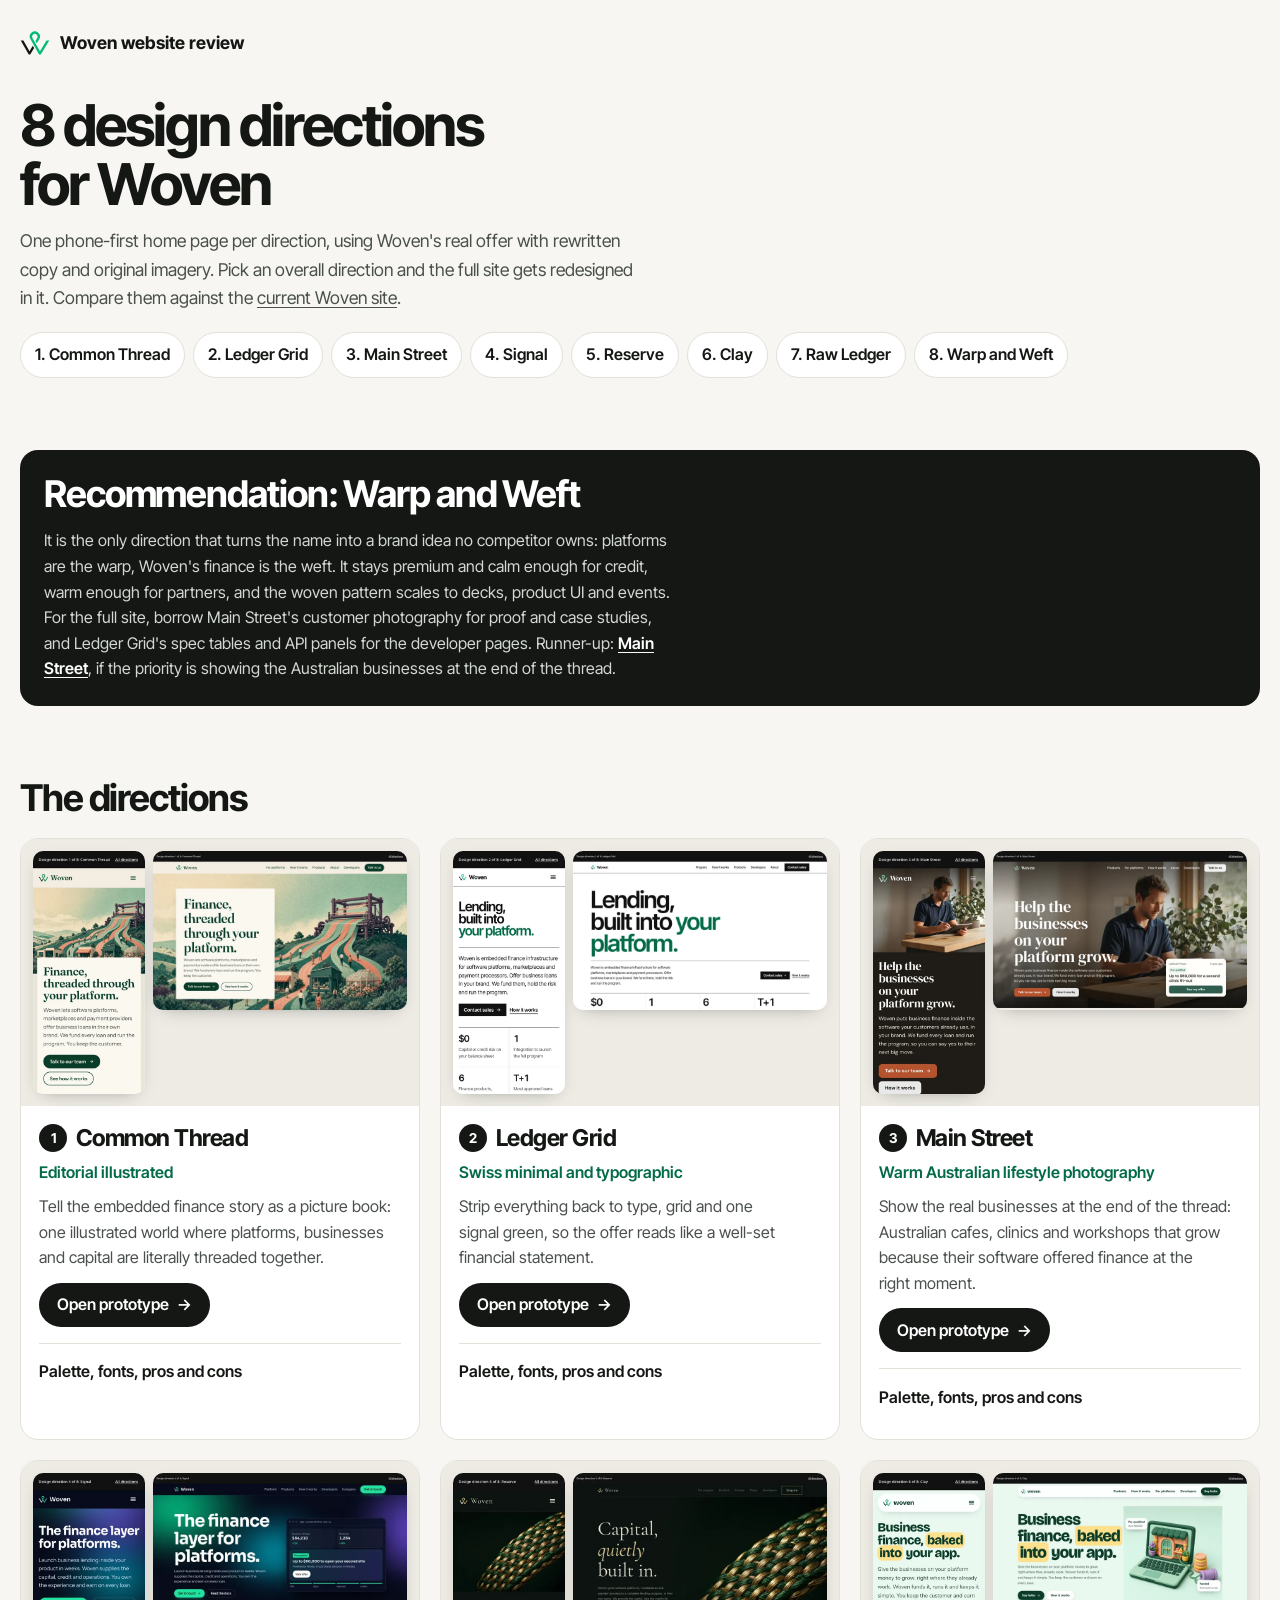
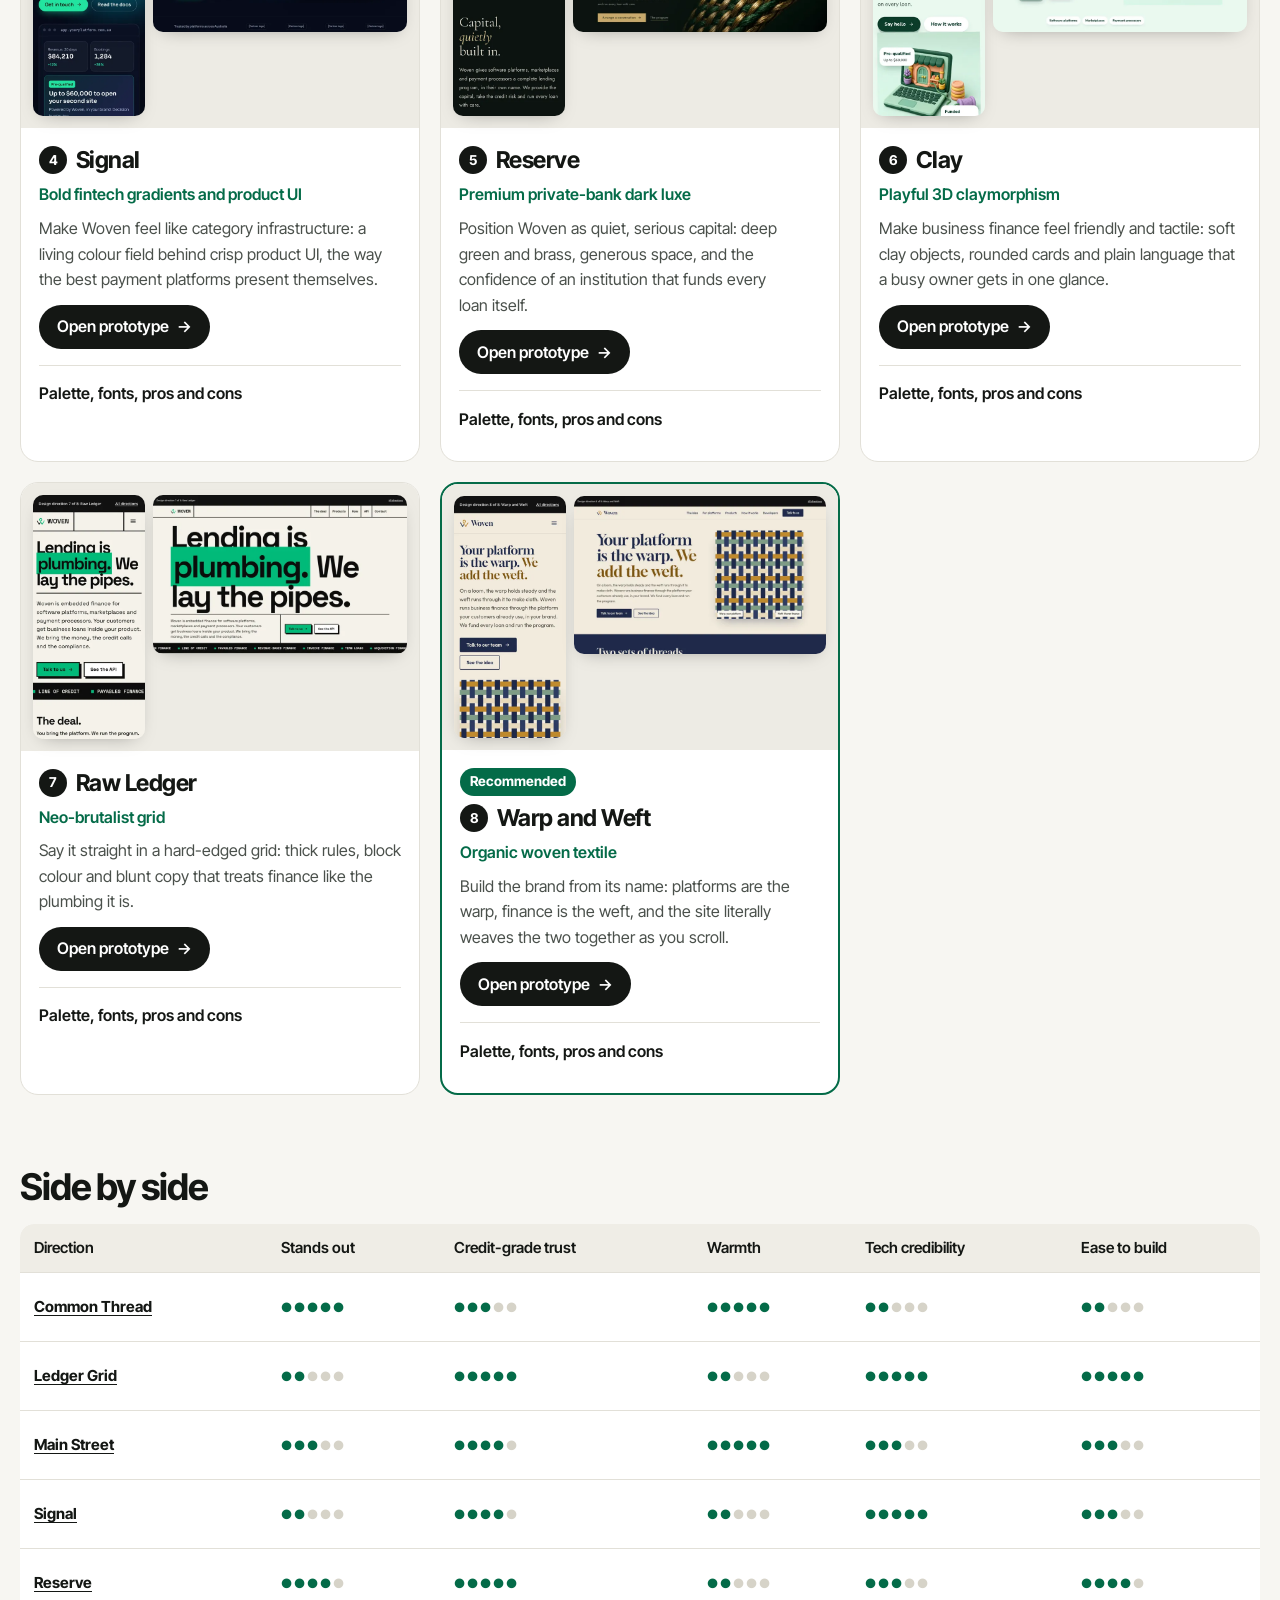
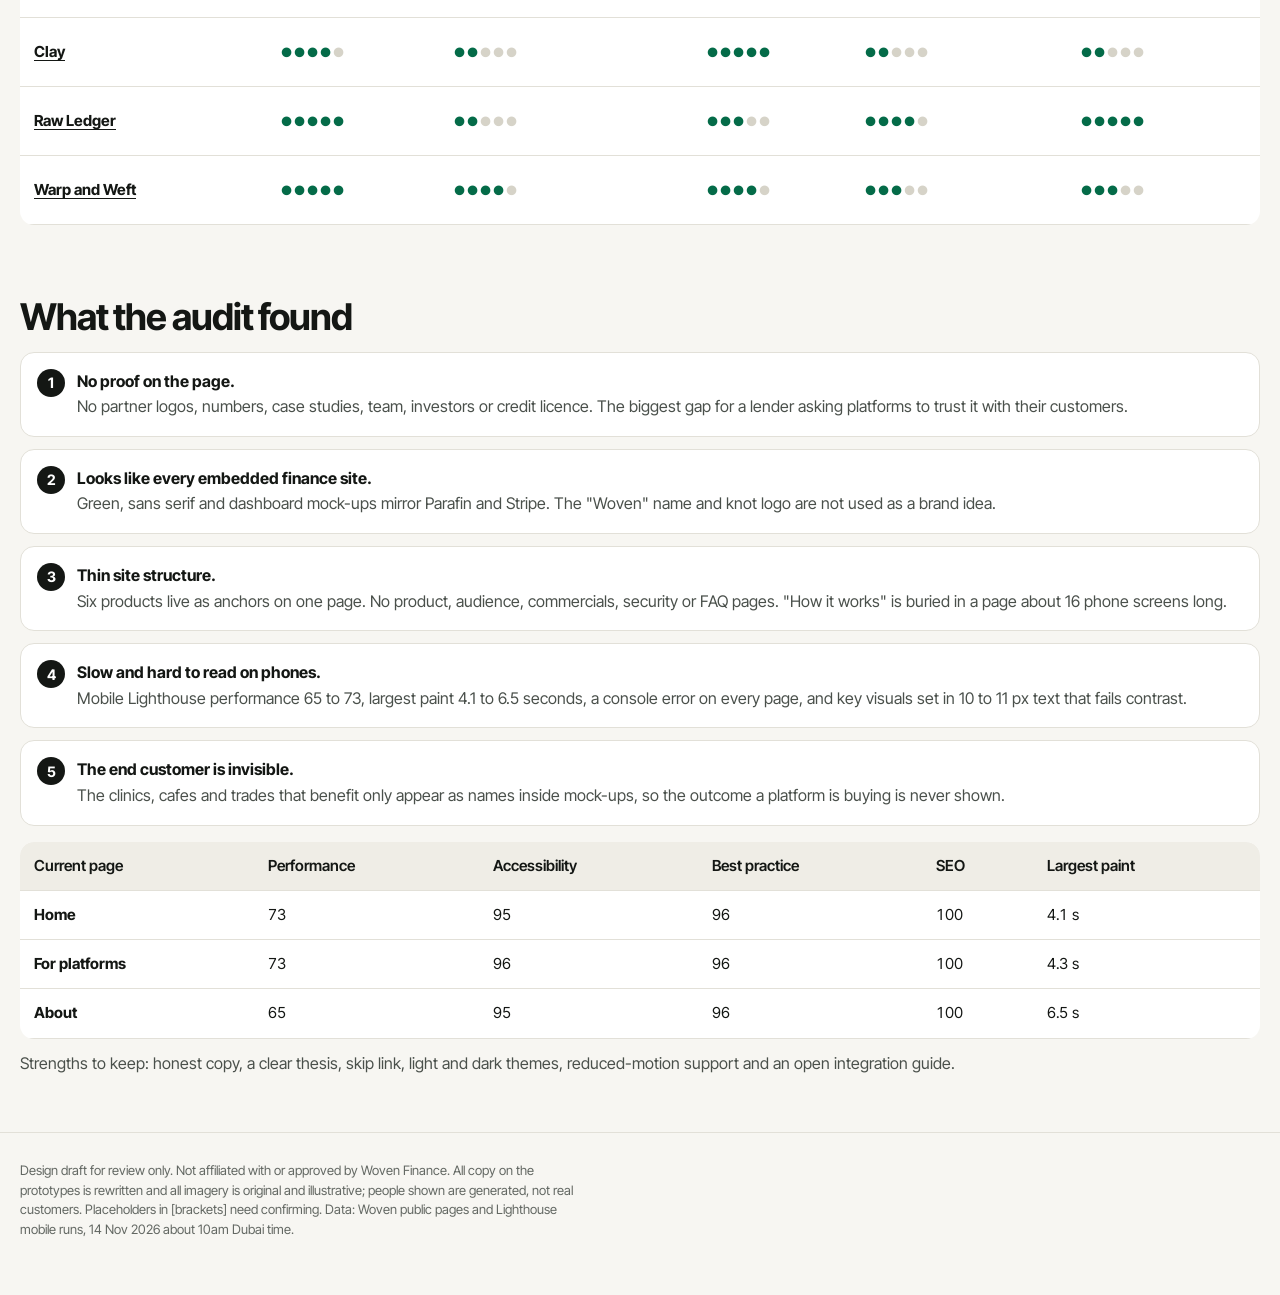
==== index.html @ 2a08e2f6 "Woven design directions: 8 home page prototypes, index and audit" ====
<!doctype html><html lang="en-AU"><head><meta charset="utf-8"><meta name="viewport" content="width=device-width, initial-scale=1, viewport-fit=cover">
<meta name="robots" content="noindex, nofollow, noarchive"><meta name="googlebot" content="noindex, nofollow">
<title>Woven website: 8 design directions (draft)</title>
<meta name="description" content="Draft comparison of 8 design directions for the Woven Finance website.">
<link rel="icon" href="assets/icon.svg" type="image/svg+xml">
<link rel="preconnect" href="https://fonts.googleapis.com"><link rel="preconnect" href="https://fonts.gstatic.com" crossorigin>
<link href="https://fonts.googleapis.com/css2?family=Inter+Tight:wght@400;500;600;700&display=swap" rel="stylesheet">
<link rel="stylesheet" href="assets/base.css">
<style>
:root{--ink:#141714;--body:#4A504B;--line:#E2E0D8;--bg:#F7F6F2;--card:#fff;--g:#046B48;--g2:#00BA78}
body{background:var(--bg);color:var(--ink);font:400 16px/1.6 "Inter Tight",system-ui,sans-serif}
:focus-visible{outline:3px solid var(--g);outline-offset:3px;border-radius:6px}
.w{width:min(1240px,100% - 32px);margin-inline:auto}
header{padding:28px 0 8px}
.brand{display:flex;align-items:center;gap:10px;font-weight:700;font-size:1.1rem}
.brand svg{width:30px;height:30px}
h1{font-size:clamp(2.1rem,6vw,3.6rem);line-height:1.02;letter-spacing:-.035em;margin:22px 0 14px;max-width:18ch}
.lede{font-size:1.1rem;color:var(--body);max-width:62ch}
.jump{display:flex;flex-wrap:wrap;gap:8px;margin:20px 0 0;list-style:none;padding:0}
.jump a{display:inline-flex;align-items:center;min-height:46px;padding:0 14px;border-radius:999px;background:var(--card);border:1px solid var(--line);text-decoration:none;font-weight:600}
.jump a:hover{border-color:var(--ink)}
section{padding:36px 0}
h2{font-size:clamp(1.6rem,4vw,2.3rem);letter-spacing:-.03em;line-height:1.1;margin-bottom:14px}
.recbox{background:var(--ink);color:#EDEFEA;border-radius:18px;padding:24px}
.recbox h2{color:#fff}
.recbox p{max-width:70ch;color:#D3D8D2}
.recbox a{color:#fff;font-weight:600}
.find{display:grid;gap:12px;counter-reset:f;list-style:none;padding:0}
.find li{counter-increment:f;background:var(--card);border:1px solid var(--line);border-radius:14px;padding:16px 16px 16px 56px;position:relative}
.find li::before{content:counter(f);position:absolute;left:16px;top:16px;width:28px;height:28px;border-radius:50%;background:var(--ink);color:#fff;display:grid;place-items:center;font-weight:700;font-size:.9rem}
.find b{display:block}
.find span{color:var(--body)}
.lh{overflow-x:auto;margin-top:16px}
table{border-collapse:collapse;width:100%;min-width:560px;background:var(--card);border-radius:14px;overflow:hidden;font-variant-numeric:tabular-nums}
th,td{padding:12px 14px;text-align:left;border-bottom:1px solid var(--line);font-size:.95rem}
tbody th a{display:inline-flex;align-items:center;min-height:44px}
thead th{background:#EFEDE6;font-weight:600}
.dots{letter-spacing:2px;color:var(--g);font-size:.8rem;white-space:nowrap}.dots .off{color:#D6D3C8}
.grid{display:grid;gap:20px;margin-top:20px}
@media (min-width:760px){.grid{grid-template-columns:1fr 1fr}}
@media (min-width:1180px){.grid{grid-template-columns:repeat(3,1fr)}}
.card{background:var(--card);border:1px solid var(--line);border-radius:18px;overflow:hidden;display:flex;flex-direction:column}
.card.is-rec{border:2px solid var(--g)}
.thumbs{display:grid;grid-template-columns:30% 1fr;gap:8px;padding:12px;background:#EDEBE4;align-items:start}
.thumbs img{width:100%;height:auto;border-radius:10px;box-shadow:0 6px 18px -10px #0006}
.thumbs .ph{aspect-ratio:360/780;object-fit:cover;object-position:top}
.thumbs .dt{aspect-ratio:16/10;object-fit:cover;object-position:top}
.body{padding:18px 18px 20px;display:flex;flex-direction:column;gap:8px;flex:1}
.rec{align-self:flex-start;background:var(--g);color:#fff;font-weight:700;font-size:.85rem;padding:3px 10px;border-radius:999px}
.card h3{font-size:1.45rem;letter-spacing:-.02em;line-height:1.1}
.num{display:inline-grid;place-items:center;width:28px;height:28px;border-radius:50%;background:var(--ink);color:#fff;font-size:.85rem;vertical-align:3px;margin-right:4px}
.cat{color:var(--g);font-weight:600}
.thesis{color:var(--body)}
.open{display:inline-flex;align-items:center;gap:8px;min-height:44px;align-self:flex-start;padding:0 18px;border-radius:999px;background:var(--ink);color:#fff;text-decoration:none;font-weight:600;margin-top:4px}
.open:hover{background:var(--g)}
details{border-top:1px solid var(--line);margin-top:8px;padding-top:6px}
summary{cursor:pointer;min-height:44px;display:flex;align-items:center;font-weight:600}
details dl{display:grid;gap:4px}
details dt{font-weight:600;margin-top:8px}
details dd{color:var(--body)}
details ul{padding-left:18px;margin:0}
.sw{list-style:none;padding:0!important;display:grid;gap:6px}
.sw li{display:flex;align-items:center;gap:8px}
.sw span{width:22px;height:22px;border-radius:6px;border:1px solid #0002;flex:none}
.sw code{font-size:.8rem;color:var(--body)}
.docs a{font-weight:600}
footer{padding:28px 0 56px;color:var(--body);font-size:.92rem;border-top:1px solid var(--line);margin-top:20px}
</style></head><body>
<a class="skip" href="#main">Skip to content</a>
<header class="w"><div class="brand"><svg viewBox="40 40 502.6 502.6" aria-hidden="true"><g transform="translate(52.5 98.1)"><path fill="#171512" d="M0 149.5L133.3 386.5H158.4L223.8 277.5L201.8 238.4L146.5 330.5L44.7 149.5Z"/><path fill="#00BA78" d="M268.4 197.9L309.6 129.5A85.5 85.5 0 1 0 161.7 127.4L307.4 386.5H335.4L477.6 149.5H432.1L322 332.9L195.7 108.3A46.5 46.5 0 1 1 276.1 109.4L246.5 158.8Z"/></g></svg>Woven website review</div></header>
<main id="main">
<section class="w" style="padding-top:8px">
 <h1>8 design directions for Woven</h1>
 <p class="lede">One phone-first home page per direction, using Woven's real offer with rewritten copy and original imagery. Pick an overall direction and the full site gets redesigned in it. Compare them against the <a href="https://www.wovenfinance.com.au/" rel="noopener">current Woven site</a>.</p>
 <ul class="jump" role="list"><li><a href="common-thread/">1. Common Thread</a></li><li><a href="ledger-grid/">2. Ledger Grid</a></li><li><a href="main-street/">3. Main Street</a></li><li><a href="signal/">4. Signal</a></li><li><a href="reserve/">5. Reserve</a></li><li><a href="clay/">6. Clay</a></li><li><a href="raw-ledger/">7. Raw Ledger</a></li><li><a href="warp-weft/">8. Warp and Weft</a></li></ul>
</section>
<section class="w" aria-labelledby="rec-h"><div class="recbox">
 <h2 id="rec-h">Recommendation: Warp and Weft</h2>
 <p>It is the only direction that turns the name into a brand idea no competitor owns: platforms are the warp, Woven's finance is the weft. It stays premium and calm enough for credit, warm enough for partners, and the woven pattern scales to decks, product UI and events. For the full site, borrow Main Street's customer photography for proof and case studies, and Ledger Grid's spec tables and API panels for the developer pages. Runner-up: <a href="main-street/">Main Street</a>, if the priority is showing the Australian businesses at the end of the thread.</p>
</div></section>
<section class="w" id="directions" aria-labelledby="dir-h">
 <h2 id="dir-h">The directions</h2>
 <div class="grid"><article class="card" id="common-thread">
 <a class="thumbs" href="common-thread/" aria-label="Open Common Thread prototype">
  <img class="ph" src="assets/thumbs/common-thread-phone.webp" width="360" height="780" loading="lazy" alt="">
  <img class="dt" src="assets/thumbs/common-thread-desktop.webp" width="720" height="450" loading="lazy" alt="">
 </a>
 <div class="body">
  <h3><span class="num">1</span> Common Thread</h3>
  <p class="cat">Editorial illustrated</p>
  <p class="thesis">Tell the embedded finance story as a picture book: one illustrated world where platforms, businesses and capital are literally threaded together.</p>
  <a class="open" href="common-thread/">Open prototype <span aria-hidden="true">→</span></a>
  <details><summary>Palette, fonts, pros and cons</summary>
   <dl>
    <dt>Suits</dt><dd>A brand that wants warmth and memorability over spec-sheet credibility; strong for founders, partnerships and investor decks.</dd>
    <dt>Palette</dt><dd><ul class="sw" role="list"><li><span style="background:#F3EDE0"></span>Cream <code>#F3EDE0</code></li><li><span style="background:#0A3D2A"></span>Forest <code>#0A3D2A</code></li><li><span style="background:#B3E6CC"></span>Mint <code>#B3E6CC</code></li><li><span style="background:#E0663A"></span>Coral <code>#E0663A</code></li><li><span style="background:#4A2E3F"></span>Plum <code>#4A2E3F</code></li></ul></dd>
    <dt>Fonts (free)</dt><dd>Fraunces (display), Instrument Sans (text)</dd>
    <dt>Imagery</dt><dd>Grainy risograph-style scenes with small mixed figures, colour panels laid over the art.</dd>
    <dt>Motion</dt><dd>Slow parallax drift on the hero art, panels rise in once.</dd>
    <dt>Pros</dt><dd><ul><li>Instantly distinctive in a sea of dashboard screenshots</li><li>Explains an abstract product through metaphor</li><li>Same art can run across decks, socials and events</li></ul></dd>
    <dt>Cons</dt><dd><ul><li>Needs an ongoing illustration budget</li><li>Can feel soft to engineering buyers</li><li>Product UI is shown less</li></ul></dd>
   </dl>
  </details>
 </div>
</article><article class="card" id="ledger-grid">
 <a class="thumbs" href="ledger-grid/" aria-label="Open Ledger Grid prototype">
  <img class="ph" src="assets/thumbs/ledger-grid-phone.webp" width="360" height="780" loading="lazy" alt="">
  <img class="dt" src="assets/thumbs/ledger-grid-desktop.webp" width="720" height="450" loading="lazy" alt="">
 </a>
 <div class="body">
  <h3><span class="num">2</span> Ledger Grid</h3>
  <p class="cat">Swiss minimal and typographic</p>
  <p class="thesis">Strip everything back to type, grid and one signal green, so the offer reads like a well-set financial statement.</p>
  <a class="open" href="ledger-grid/">Open prototype <span aria-hidden="true">→</span></a>
  <details><summary>Palette, fonts, pros and cons</summary>
   <dl>
    <dt>Suits</dt><dd>Technical and finance buyers who distrust fluff: CTOs, CFOs, heads of product at vertical SaaS.</dd>
    <dt>Palette</dt><dd><ul class="sw" role="list"><li><span style="background:#FFFFFF"></span>Paper <code>#FFFFFF</code></li><li><span style="background:#111111"></span>Ink <code>#111111</code></li><li><span style="background:#D9D9D4"></span>Rule <code>#D9D9D4</code></li><li><span style="background:#00BA78"></span>Signal <code>#00BA78</code></li><li><span style="background:#046B48"></span>Deep green <code>#046B48</code></li></ul></dd>
    <dt>Fonts (free)</dt><dd>Inter Tight (display and text), IBM Plex Mono (API and figures)</dd>
    <dt>Imagery</dt><dd>None. Type, hairline rules, a real API call and a flow drawn in CSS.</dd>
    <dt>Motion</dt><dd>Rules draw in along the grid; numbers tick once on first view.</dd>
    <dt>Pros</dt><dd><ul><li>Fastest page of the set, almost no image weight</li><li>Looks serious and credit-grade</li><li>Easy to extend to docs and product pages</li></ul></dd>
    <dt>Cons</dt><dd><ul><li>Less emotional pull for business-owner stories</li><li>Relies on excellent copy</li><li>Swiss minimal is common in infrastructure</li></ul></dd>
   </dl>
  </details>
 </div>
</article><article class="card" id="main-street">
 <a class="thumbs" href="main-street/" aria-label="Open Main Street prototype">
  <img class="ph" src="assets/thumbs/main-street-phone.webp" width="360" height="780" loading="lazy" alt="">
  <img class="dt" src="assets/thumbs/main-street-desktop.webp" width="720" height="450" loading="lazy" alt="">
 </a>
 <div class="body">
  <h3><span class="num">3</span> Main Street</h3>
  <p class="cat">Warm Australian lifestyle photography</p>
  <p class="thesis">Show the real businesses at the end of the thread: Australian cafes, clinics and workshops that grow because their software offered finance at the right moment.</p>
  <a class="open" href="main-street/">Open prototype <span aria-hidden="true">→</span></a>
  <details><summary>Palette, fonts, pros and cons</summary>
   <dl>
    <dt>Suits</dt><dd>Platforms selling to trades, hospitality, health and retail; strong for partner co-marketing.</dd>
    <dt>Palette</dt><dd><ul class="sw" role="list"><li><span style="background:#F4EFE6"></span>Sand <code>#F4EFE6</code></li><li><span style="background:#2F5D50"></span>Eucalypt <code>#2F5D50</code></li><li><span style="background:#B5532E"></span>Terracotta <code>#B5532E</code></li><li><span style="background:#1F1B16"></span>Ink <code>#1F1B16</code></li><li><span style="background:#E9B949"></span>Wattle <code>#E9B949</code></li></ul></dd>
    <dt>Fonts (free)</dt><dd>DM Serif Display (display), DM Sans (text)</dd>
    <dt>Imagery</dt><dd>Candid, film-toned photography of owners and platform teams, with real product UI overlaid.</dd>
    <dt>Motion</dt><dd>Offer cards slide onto the photos; gentle crossfade between customer stories.</dd>
    <dt>Pros</dt><dd><ul><li>Most human and local of the set</li><li>Makes the end customer benefit obvious</li><li>Photography is easy to brief and replace</li></ul></dd>
    <dt>Cons</dt><dd><ul><li>Needs a real shoot to avoid stock feel</li><li>Platforms may want to see more of the tech</li><li>Heavier pages if images are not managed</li></ul></dd>
   </dl>
  </details>
 </div>
</article><article class="card" id="signal">
 <a class="thumbs" href="signal/" aria-label="Open Signal prototype">
  <img class="ph" src="assets/thumbs/signal-phone.webp" width="360" height="780" loading="lazy" alt="">
  <img class="dt" src="assets/thumbs/signal-desktop.webp" width="720" height="450" loading="lazy" alt="">
 </a>
 <div class="body">
  <h3><span class="num">4</span> Signal</h3>
  <p class="cat">Bold fintech gradients and product UI</p>
  <p class="thesis">Make Woven feel like category infrastructure: a living colour field behind crisp product UI, the way the best payment platforms present themselves.</p>
  <a class="open" href="signal/">Open prototype <span aria-hidden="true">→</span></a>
  <details><summary>Palette, fonts, pros and cons</summary>
   <dl>
    <dt>Suits</dt><dd>Fundraising moments, developer audiences, and competing head to head with global embedded finance players.</dd>
    <dt>Palette</dt><dd><ul class="sw" role="list"><li><span style="background:#070B1A"></span>Night <code>#070B1A</code></li><li><span style="background:#22E3A0"></span>Aurora green <code>#22E3A0</code></li><li><span style="background:#0FB5C9"></span>Teal <code>#0FB5C9</code></li><li><span style="background:#7B5CFF"></span>Violet <code>#7B5CFF</code></li><li><span style="background:#E8EEF9"></span>Mist <code>#E8EEF9</code></li></ul></dd>
    <dt>Fonts (free)</dt><dd>Sora (display), Manrope (text), JetBrains Mono (code)</dd>
    <dt>Imagery</dt><dd>No photos. An animated mesh gradient plus product UI built in code.</dd>
    <dt>Motion</dt><dd>Slow-moving aurora gradient; the offer widget assembles in four steps.</dd>
    <dt>Pros</dt><dd><ul><li>Signals scale and technical ambition</li><li>Product UI is the hero, so buyers see it working</li><li>Works well in dark rooms and on stage</li></ul></dd>
    <dt>Cons</dt><dd><ul><li>Gradient and dark UI is a well-worn fintech look</li><li>Harder to keep accessible on colour</li><li>Less Australian and less personal</li></ul></dd>
   </dl>
  </details>
 </div>
</article><article class="card" id="reserve">
 <a class="thumbs" href="reserve/" aria-label="Open Reserve prototype">
  <img class="ph" src="assets/thumbs/reserve-phone.webp" width="360" height="780" loading="lazy" alt="">
  <img class="dt" src="assets/thumbs/reserve-desktop.webp" width="720" height="450" loading="lazy" alt="">
 </a>
 <div class="body">
  <h3><span class="num">5</span> Reserve</h3>
  <p class="cat">Premium private-bank dark luxe</p>
  <p class="thesis">Position Woven as quiet, serious capital: deep green and brass, generous space, and the confidence of an institution that funds every loan itself.</p>
  <a class="open" href="reserve/">Open prototype <span aria-hidden="true">→</span></a>
  <details><summary>Palette, fonts, pros and cons</summary>
   <dl>
    <dt>Suits</dt><dd>Enterprise platforms, banks and investors; any moment where trust and balance sheet strength matter most.</dd>
    <dt>Palette</dt><dd><ul class="sw" role="list"><li><span style="background:#0B1310"></span>Bottle <code>#0B1310</code></li><li><span style="background:#123A2B"></span>Green <code>#123A2B</code></li><li><span style="background:#C8A96A"></span>Brass <code>#C8A96A</code></li><li><span style="background:#EFE8DA"></span>Ivory <code>#EFE8DA</code></li><li><span style="background:#9AA59F"></span>Ash <code>#9AA59F</code></li></ul></dd>
    <dt>Fonts (free)</dt><dd>Cormorant Garamond (display), Jost (text)</dd>
    <dt>Imagery</dt><dd>Dark still life: woven silk and brass loom parts, lit like jewellery.</dd>
    <dt>Motion</dt><dd>Very little. A slow light sweep across the hero weave, fades only.</dd>
    <dt>Pros</dt><dd><ul><li>Feels credit-grade and premium</li><li>Stands apart from bright fintech sites</li><li>Photography is simple to art direct</li></ul></dd>
    <dt>Cons</dt><dd><ul><li>May feel distant to small platforms</li><li>Dark pages need care for readability</li><li>Less room for playful product demos</li></ul></dd>
   </dl>
  </details>
 </div>
</article><article class="card" id="clay">
 <a class="thumbs" href="clay/" aria-label="Open Clay prototype">
  <img class="ph" src="assets/thumbs/clay-phone.webp" width="360" height="780" loading="lazy" alt="">
  <img class="dt" src="assets/thumbs/clay-desktop.webp" width="720" height="450" loading="lazy" alt="">
 </a>
 <div class="body">
  <h3><span class="num">6</span> Clay</h3>
  <p class="cat">Playful 3D claymorphism</p>
  <p class="thesis">Make business finance feel friendly and tactile: soft clay objects, rounded cards and plain language that a busy owner gets in one glance.</p>
  <a class="open" href="clay/">Open prototype <span aria-hidden="true">→</span></a>
  <details><summary>Palette, fonts, pros and cons</summary>
   <dl>
    <dt>Suits</dt><dd>Platforms whose customers are micro and small businesses; consumer-grade brands; social campaigns.</dd>
    <dt>Palette</dt><dd><ul class="sw" role="list"><li><span style="background:#EAF8F0"></span>Mint wash <code>#EAF8F0</code></li><li><span style="background:#0C3B2A"></span>Deep green <code>#0C3B2A</code></li><li><span style="background:#FFC9A8"></span>Peach <code>#FFC9A8</code></li><li><span style="background:#FFE08A"></span>Butter <code>#FFE08A</code></li><li><span style="background:#D9C8FF"></span>Lilac <code>#D9C8FF</code></li></ul></dd>
    <dt>Fonts (free)</dt><dd>Bricolage Grotesque (display), Nunito Sans (text)</dd>
    <dt>Imagery</dt><dd>Soft 3D clay renders of laptops, shops, coins, taps and paper planes.</dd>
    <dt>Motion</dt><dd>Springy hover on cards, objects bob gently, product tabs slide.</dd>
    <dt>Pros</dt><dd><ul><li>Approachable and memorable</li><li>Turns abstract products into objects</li><li>Great for social and onboarding</li></ul></dd>
    <dt>Cons</dt><dd><ul><li>Risk of looking juvenile for credit</li><li>3D assets need a consistent pipeline</li><li>Weaker signal for enterprise buyers</li></ul></dd>
   </dl>
  </details>
 </div>
</article><article class="card" id="raw-ledger">
 <a class="thumbs" href="raw-ledger/" aria-label="Open Raw Ledger prototype">
  <img class="ph" src="assets/thumbs/raw-ledger-phone.webp" width="360" height="780" loading="lazy" alt="">
  <img class="dt" src="assets/thumbs/raw-ledger-desktop.webp" width="720" height="450" loading="lazy" alt="">
 </a>
 <div class="body">
  <h3><span class="num">7</span> Raw Ledger</h3>
  <p class="cat">Neo-brutalist grid</p>
  <p class="thesis">Say it straight in a hard-edged grid: thick rules, block colour and blunt copy that treats finance like the plumbing it is.</p>
  <a class="open" href="raw-ledger/">Open prototype <span aria-hidden="true">→</span></a>
  <details><summary>Palette, fonts, pros and cons</summary>
   <dl>
    <dt>Suits</dt><dd>Developer-first audiences and challenger positioning; brands that want to be noticed and remembered.</dd>
    <dt>Palette</dt><dd><ul class="sw" role="list"><li><span style="background:#F5F3EA"></span>Bone <code>#F5F3EA</code></li><li><span style="background:#0D0D0D"></span>Black <code>#0D0D0D</code></li><li><span style="background:#00BA78"></span>Acid green <code>#00BA78</code></li><li><span style="background:#FFD23F"></span>Signal yellow <code>#FFD23F</code></li><li><span style="background:#FFFFFF"></span>White <code>#FFFFFF</code></li></ul></dd>
    <dt>Fonts (free)</dt><dd>Space Grotesk (display and text), Space Mono (figures and code)</dd>
    <dt>Imagery</dt><dd>None. Blocks, borders, a ticker and an honest API call.</dd>
    <dt>Motion</dt><dd>A product ticker, hard snap hovers, no easing on purpose.</dd>
    <dt>Pros</dt><dd><ul><li>Unmistakable and confident</li><li>Very light and fast</li><li>Developers tend to love it</li></ul></dd>
    <dt>Cons</dt><dd><ul><li>Divisive with conservative finance buyers</li><li>Easy to tip into gimmick</li><li>Needs disciplined copy to stay credible</li></ul></dd>
   </dl>
  </details>
 </div>
</article><article class="card is-rec" id="warp-weft">
 <a class="thumbs" href="warp-weft/" aria-label="Open Warp and Weft prototype">
  <img class="ph" src="assets/thumbs/warp-weft-phone.webp" width="360" height="780" loading="lazy" alt="">
  <img class="dt" src="assets/thumbs/warp-weft-desktop.webp" width="720" height="450" loading="lazy" alt="">
 </a>
 <div class="body">
  <p class="rec">Recommended</p><h3><span class="num">8</span> Warp and Weft</h3>
  <p class="cat">Organic woven textile</p>
  <p class="thesis">Build the brand from its name: platforms are the warp, finance is the weft, and the site literally weaves the two together as you scroll.</p>
  <a class="open" href="warp-weft/">Open prototype <span aria-hidden="true">→</span></a>
  <details><summary>Palette, fonts, pros and cons</summary>
   <dl>
    <dt>Suits</dt><dd>A long-term brand platform with a strong idea; partners who value craft and a story they can retell.</dd>
    <dt>Palette</dt><dd><ul class="sw" role="list"><li><span style="background:#F2EBDD"></span>Wool <code>#F2EBDD</code></li><li><span style="background:#1F2A4A"></span>Indigo <code>#1F2A4A</code></li><li><span style="background:#C08A2E"></span>Ochre <code>#C08A2E</code></li><li><span style="background:#7E9C86"></span>Eucalyptus <code>#7E9C86</code></li><li><span style="background:#14201B"></span>Deep <code>#14201B</code></li></ul></dd>
    <dt>Fonts (free)</dt><dd>Gloock (display), Outfit (text)</dd>
    <dt>Imagery</dt><dd>Macro textile photography plus code-drawn weave patterns that animate.</dd>
    <dt>Motion</dt><dd>Threads draw across the hero and interlace section by section.</dd>
    <dt>Pros</dt><dd><ul><li>The only direction that owns the name</li><li>Ownable pattern system for every touchpoint</li><li>Warm and premium at once</li></ul></dd>
    <dt>Cons</dt><dd><ul><li>Concept needs explaining internally</li><li>Pattern work takes design time</li><li>Must keep product clarity above the metaphor</li></ul></dd>
   </dl>
  </details>
 </div>
</article></div>
</section>
<section class="w" aria-labelledby="cmp-h">
 <h2 id="cmp-h">Side by side</h2>
 <div class="lh" role="region" tabindex="0" aria-label="Direction comparison table"><table><thead><tr><th scope="col">Direction</th><th scope="col">Stands out</th><th scope="col">Credit-grade trust</th><th scope="col">Warmth</th><th scope="col">Tech credibility</th><th scope="col">Ease to build</th></tr></thead><tbody><tr><th scope="row"><a href="#common-thread">Common Thread</a></th><td><span class="dots" aria-label="5 out of 5">●●●●●<span class="off"></span></span></td><td><span class="dots" aria-label="3 out of 5">●●●<span class="off">●●</span></span></td><td><span class="dots" aria-label="5 out of 5">●●●●●<span class="off"></span></span></td><td><span class="dots" aria-label="2 out of 5">●●<span class="off">●●●</span></span></td><td><span class="dots" aria-label="2 out of 5">●●<span class="off">●●●</span></span></td></tr><tr><th scope="row"><a href="#ledger-grid">Ledger Grid</a></th><td><span class="dots" aria-label="2 out of 5">●●<span class="off">●●●</span></span></td><td><span class="dots" aria-label="5 out of 5">●●●●●<span class="off"></span></span></td><td><span class="dots" aria-label="2 out of 5">●●<span class="off">●●●</span></span></td><td><span class="dots" aria-label="5 out of 5">●●●●●<span class="off"></span></span></td><td><span class="dots" aria-label="5 out of 5">●●●●●<span class="off"></span></span></td></tr><tr><th scope="row"><a href="#main-street">Main Street</a></th><td><span class="dots" aria-label="3 out of 5">●●●<span class="off">●●</span></span></td><td><span class="dots" aria-label="4 out of 5">●●●●<span class="off">●</span></span></td><td><span class="dots" aria-label="5 out of 5">●●●●●<span class="off"></span></span></td><td><span class="dots" aria-label="3 out of 5">●●●<span class="off">●●</span></span></td><td><span class="dots" aria-label="3 out of 5">●●●<span class="off">●●</span></span></td></tr><tr><th scope="row"><a href="#signal">Signal</a></th><td><span class="dots" aria-label="2 out of 5">●●<span class="off">●●●</span></span></td><td><span class="dots" aria-label="4 out of 5">●●●●<span class="off">●</span></span></td><td><span class="dots" aria-label="2 out of 5">●●<span class="off">●●●</span></span></td><td><span class="dots" aria-label="5 out of 5">●●●●●<span class="off"></span></span></td><td><span class="dots" aria-label="3 out of 5">●●●<span class="off">●●</span></span></td></tr><tr><th scope="row"><a href="#reserve">Reserve</a></th><td><span class="dots" aria-label="4 out of 5">●●●●<span class="off">●</span></span></td><td><span class="dots" aria-label="5 out of 5">●●●●●<span class="off"></span></span></td><td><span class="dots" aria-label="2 out of 5">●●<span class="off">●●●</span></span></td><td><span class="dots" aria-label="3 out of 5">●●●<span class="off">●●</span></span></td><td><span class="dots" aria-label="4 out of 5">●●●●<span class="off">●</span></span></td></tr><tr><th scope="row"><a href="#clay">Clay</a></th><td><span class="dots" aria-label="4 out of 5">●●●●<span class="off">●</span></span></td><td><span class="dots" aria-label="2 out of 5">●●<span class="off">●●●</span></span></td><td><span class="dots" aria-label="5 out of 5">●●●●●<span class="off"></span></span></td><td><span class="dots" aria-label="2 out of 5">●●<span class="off">●●●</span></span></td><td><span class="dots" aria-label="2 out of 5">●●<span class="off">●●●</span></span></td></tr><tr><th scope="row"><a href="#raw-ledger">Raw Ledger</a></th><td><span class="dots" aria-label="5 out of 5">●●●●●<span class="off"></span></span></td><td><span class="dots" aria-label="2 out of 5">●●<span class="off">●●●</span></span></td><td><span class="dots" aria-label="3 out of 5">●●●<span class="off">●●</span></span></td><td><span class="dots" aria-label="4 out of 5">●●●●<span class="off">●</span></span></td><td><span class="dots" aria-label="5 out of 5">●●●●●<span class="off"></span></span></td></tr><tr><th scope="row"><a href="#warp-weft">Warp and Weft</a></th><td><span class="dots" aria-label="5 out of 5">●●●●●<span class="off"></span></span></td><td><span class="dots" aria-label="4 out of 5">●●●●<span class="off">●</span></span></td><td><span class="dots" aria-label="4 out of 5">●●●●<span class="off">●</span></span></td><td><span class="dots" aria-label="3 out of 5">●●●<span class="off">●●</span></span></td><td><span class="dots" aria-label="3 out of 5">●●●<span class="off">●●</span></span></td></tr></tbody></table></div>
</section>
<section class="w" aria-labelledby="aud-h">
 <h2 id="aud-h">What the audit found</h2>
 <ol class="find" role="list">
  <li><b>No proof on the page.</b><span>No partner logos, numbers, case studies, team, investors or credit licence. The biggest gap for a lender asking platforms to trust it with their customers.</span></li>
  <li><b>Looks like every embedded finance site.</b><span>Green, sans serif and dashboard mock-ups mirror Parafin and Stripe. The "Woven" name and knot logo are not used as a brand idea.</span></li>
  <li><b>Thin site structure.</b><span>Six products live as anchors on one page. No product, audience, commercials, security or FAQ pages. "How it works" is buried in a page about 16 phone screens long.</span></li>
  <li><b>Slow and hard to read on phones.</b><span>Mobile Lighthouse performance 65 to 73, largest paint 4.1 to 6.5 seconds, a console error on every page, and key visuals set in 10 to 11 px text that fails contrast.</span></li>
  <li><b>The end customer is invisible.</b><span>The clinics, cafes and trades that benefit only appear as names inside mock-ups, so the outcome a platform is buying is never shown.</span></li>
 </ol>
 <div class="lh" role="region" tabindex="0" aria-label="Lighthouse scores table"><table><caption class="sr-only">Lighthouse mobile scores for the current Woven site</caption><thead><tr><th scope="col">Current page</th><th scope="col">Performance</th><th scope="col">Accessibility</th><th scope="col">Best practice</th><th scope="col">SEO</th><th scope="col">Largest paint</th></tr></thead><tbody>
 <tr><th scope="row">Home</th><td>73</td><td>95</td><td>96</td><td>100</td><td>4.1 s</td></tr>
 <tr><th scope="row">For platforms</th><td>73</td><td>96</td><td>96</td><td>100</td><td>4.3 s</td></tr>
 <tr><th scope="row">About</th><td>65</td><td>95</td><td>96</td><td>100</td><td>6.5 s</td></tr>
 </tbody></table></div>
 <p style="margin-top:12px;color:var(--body)">Strengths to keep: honest copy, a clear thesis, skip link, light and dark themes, reduced-motion support and an open integration guide.</p>
</section>
</main>
<footer><div class="w"><p class="draftnote">Design draft for review only. Not affiliated with or approved by Woven Finance. All copy on the prototypes is rewritten and all imagery is original and illustrative; people shown are generated, not real customers. Placeholders in [brackets] need confirming. Data: Woven public pages and Lighthouse mobile runs, 14 Nov 2026 about 10am Dubai time.</p></div></footer>
</body></html>
---- assets/base.css ----
/* Shared reset and draft chrome for all Woven direction prototypes */
*,*::before,*::after{box-sizing:border-box}
html{-webkit-text-size-adjust:100%;text-size-adjust:100%;scroll-behavior:smooth}
body{margin:0;min-height:100vh;text-rendering:optimizeLegibility;-webkit-font-smoothing:antialiased}
img,svg,video{display:block;max-width:100%;height:auto}
button,input,select,textarea{font:inherit;color:inherit}
a{color:inherit;text-underline-offset:.18em}
h1,h2,h3,h4,p,ul,ol,figure,blockquote,dl,dd{margin:0}
ul[role=list],ol[role=list]{list-style:none;padding:0}
h1,h2,h3{text-wrap:balance}
p{text-wrap:pretty}
.sr-only{position:absolute!important;width:1px;height:1px;padding:0;margin:-1px;overflow:hidden;clip:rect(0,0,0,0);white-space:nowrap;border:0}
.skip{position:absolute;left:12px;top:-60px;z-index:100;padding:12px 16px;border-radius:8px;background:#111;color:#fff;text-decoration:none}
.skip:focus{top:12px}
.draftbar{display:flex;flex-wrap:wrap;gap:4px 14px;align-items:center;justify-content:space-between;padding:8px 20px;font:500 13px/1.4 system-ui,-apple-system,"Segoe UI",sans-serif;background:#111;color:#f2f2f2}
.draftbar a{color:#fff;display:inline-flex;align-items:center;min-height:44px;padding:0 4px}
.draftnote{font-size:13px;line-height:1.5;opacity:.85;max-width:70ch}
.menu-btn{display:inline-flex;align-items:center;justify-content:center;min-width:44px;min-height:44px;border:0;background:transparent;cursor:pointer;padding:0}
.menu-btn svg{width:24px;height:24px}
[data-nav][hidden]{display:none!important}
.reveal{transition:opacity .7s cubic-bezier(.16,1,.3,1),transform .7s cubic-bezier(.16,1,.3,1)}
.js .reveal:not(.in){opacity:0;transform:translateY(18px)}
@media (prefers-reduced-motion:reduce){*,*::before,*::after{animation-duration:.01ms!important;animation-iteration-count:1!important;transition-duration:.01ms!important;scroll-behavior:auto!important}.js .reveal:not(.in){opacity:1;transform:none}}
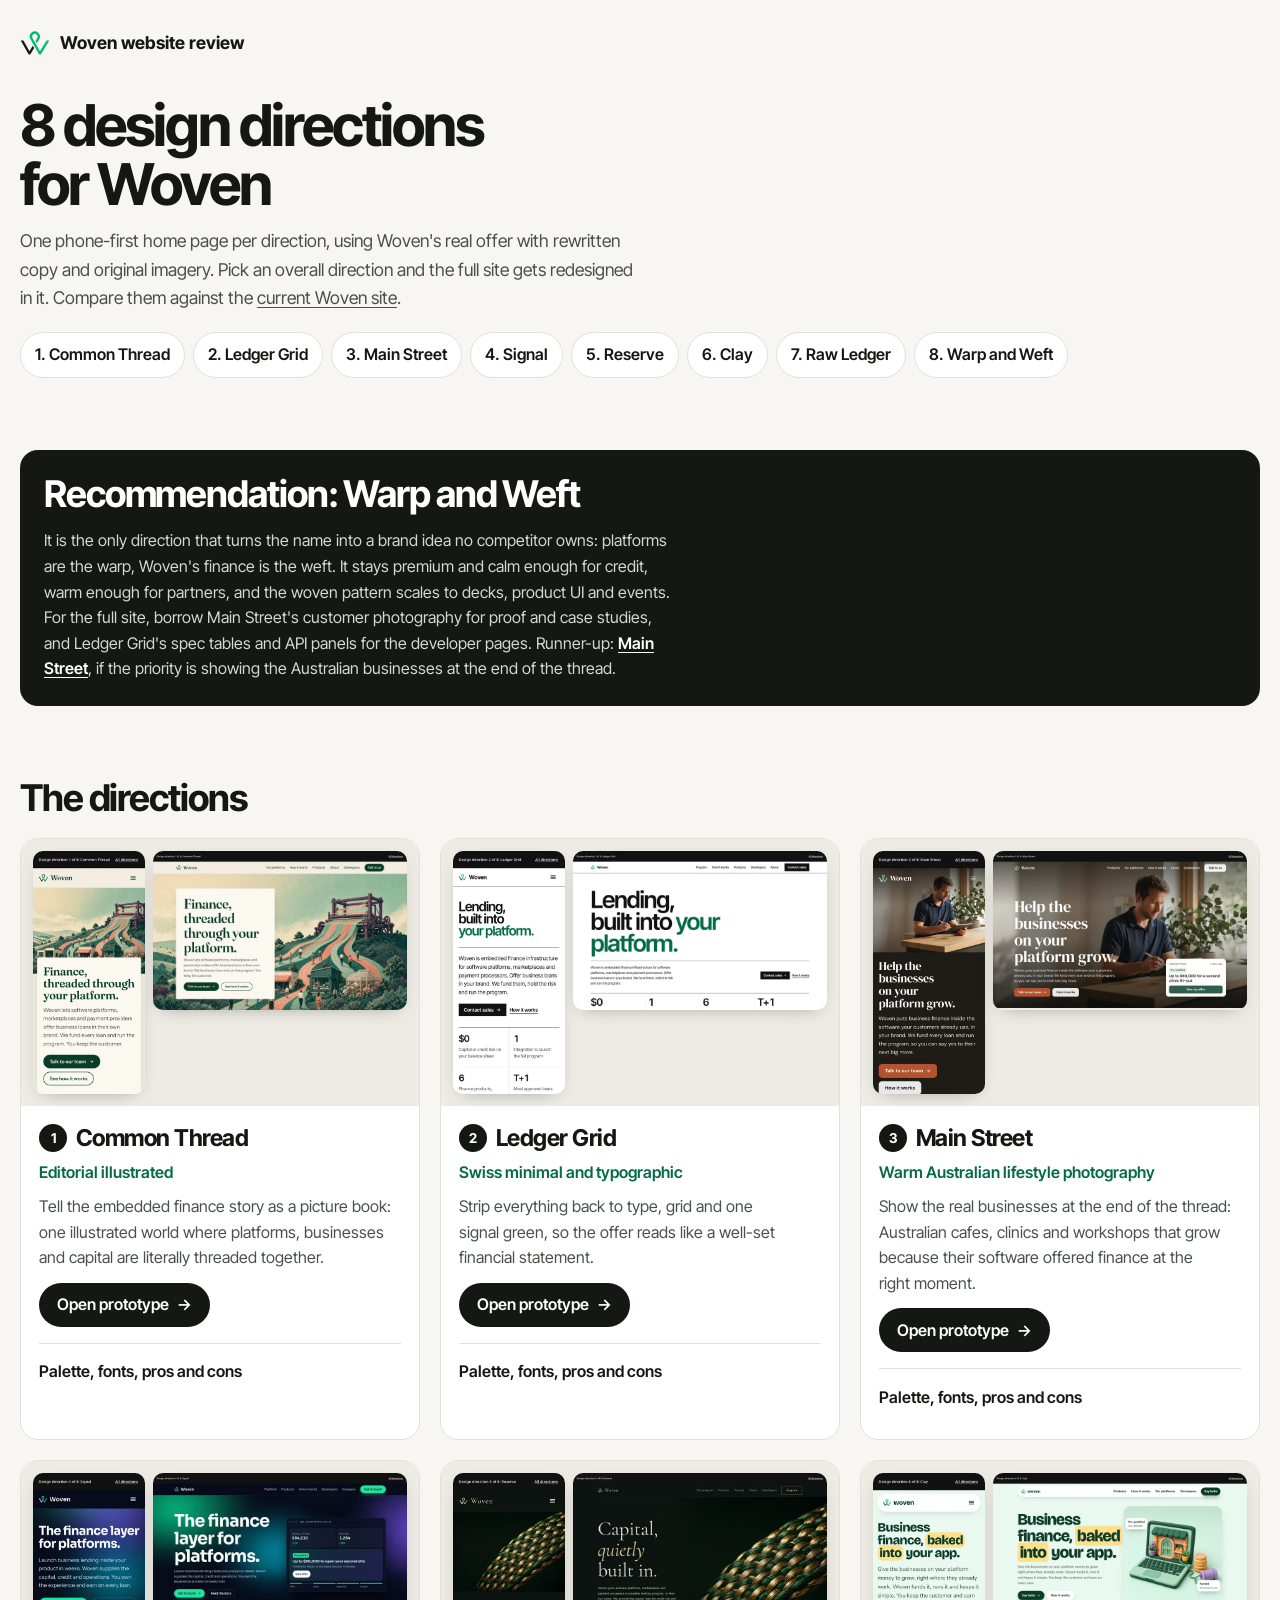
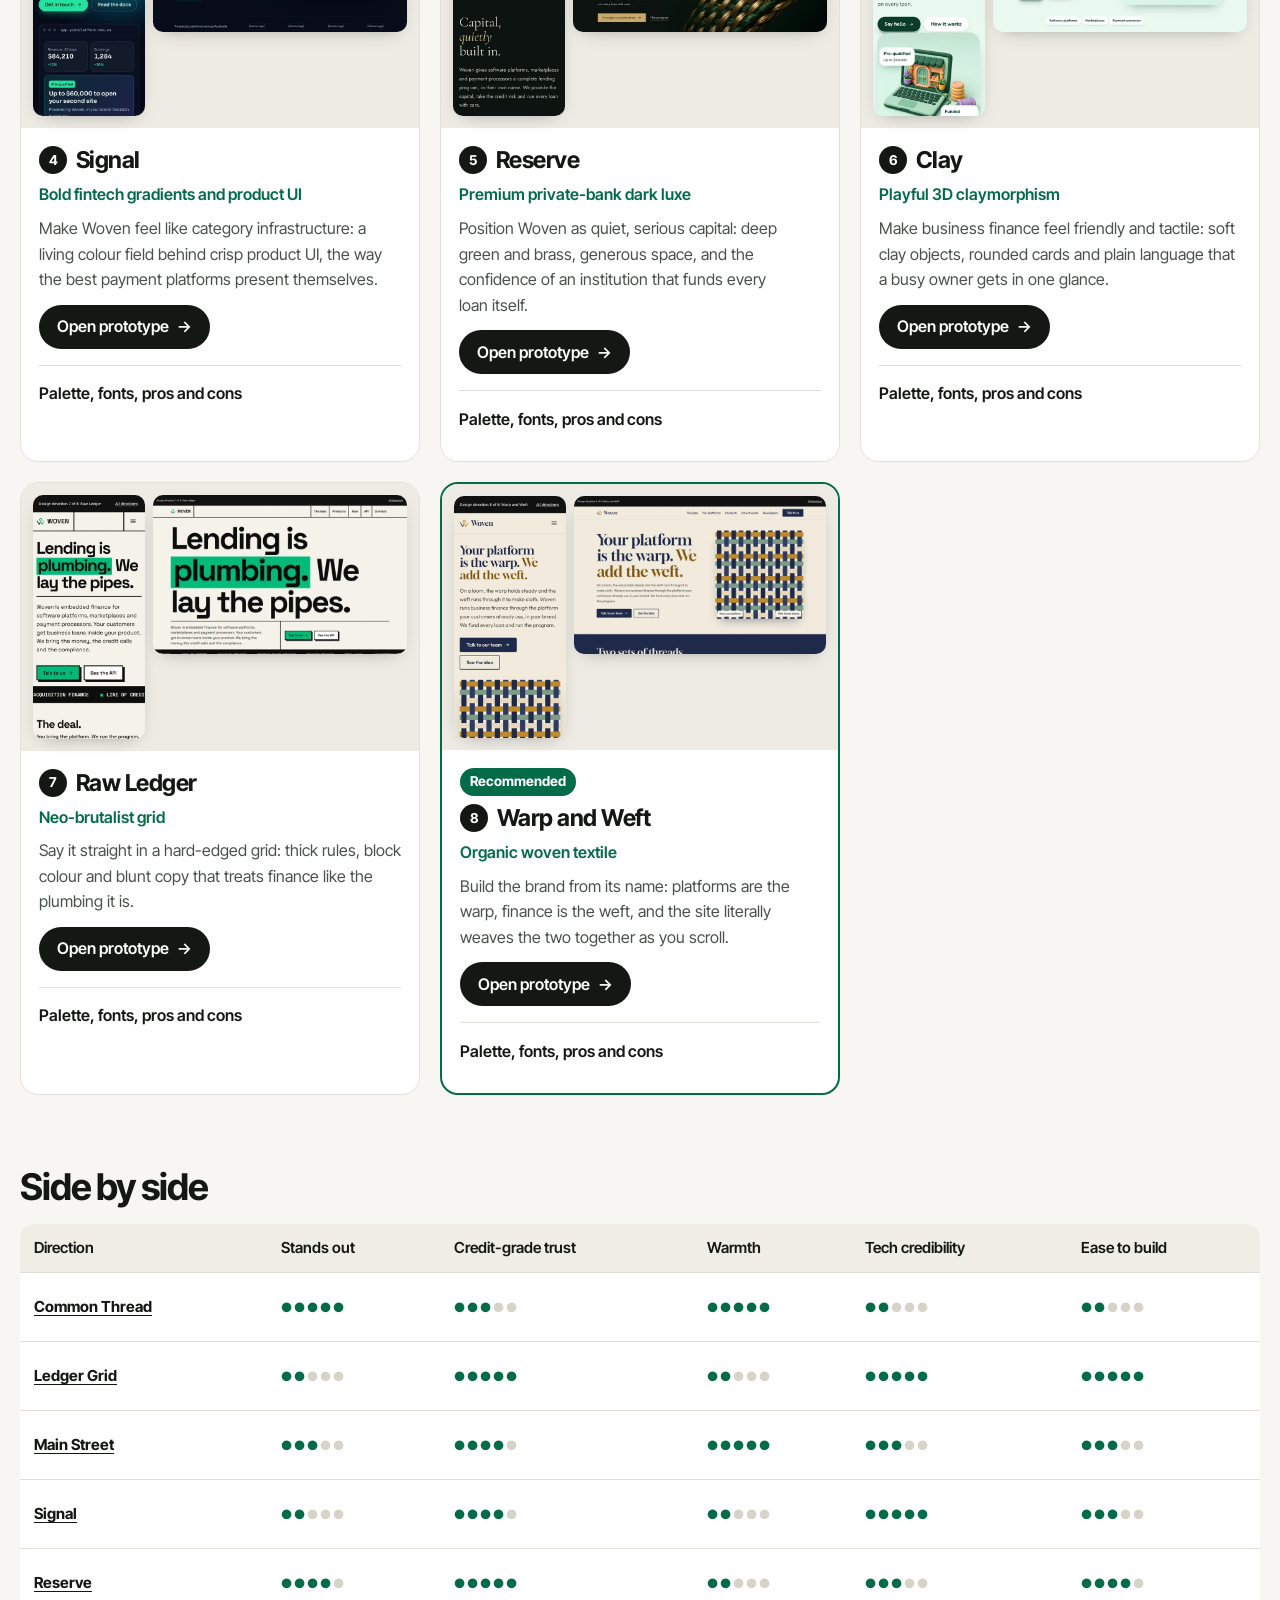
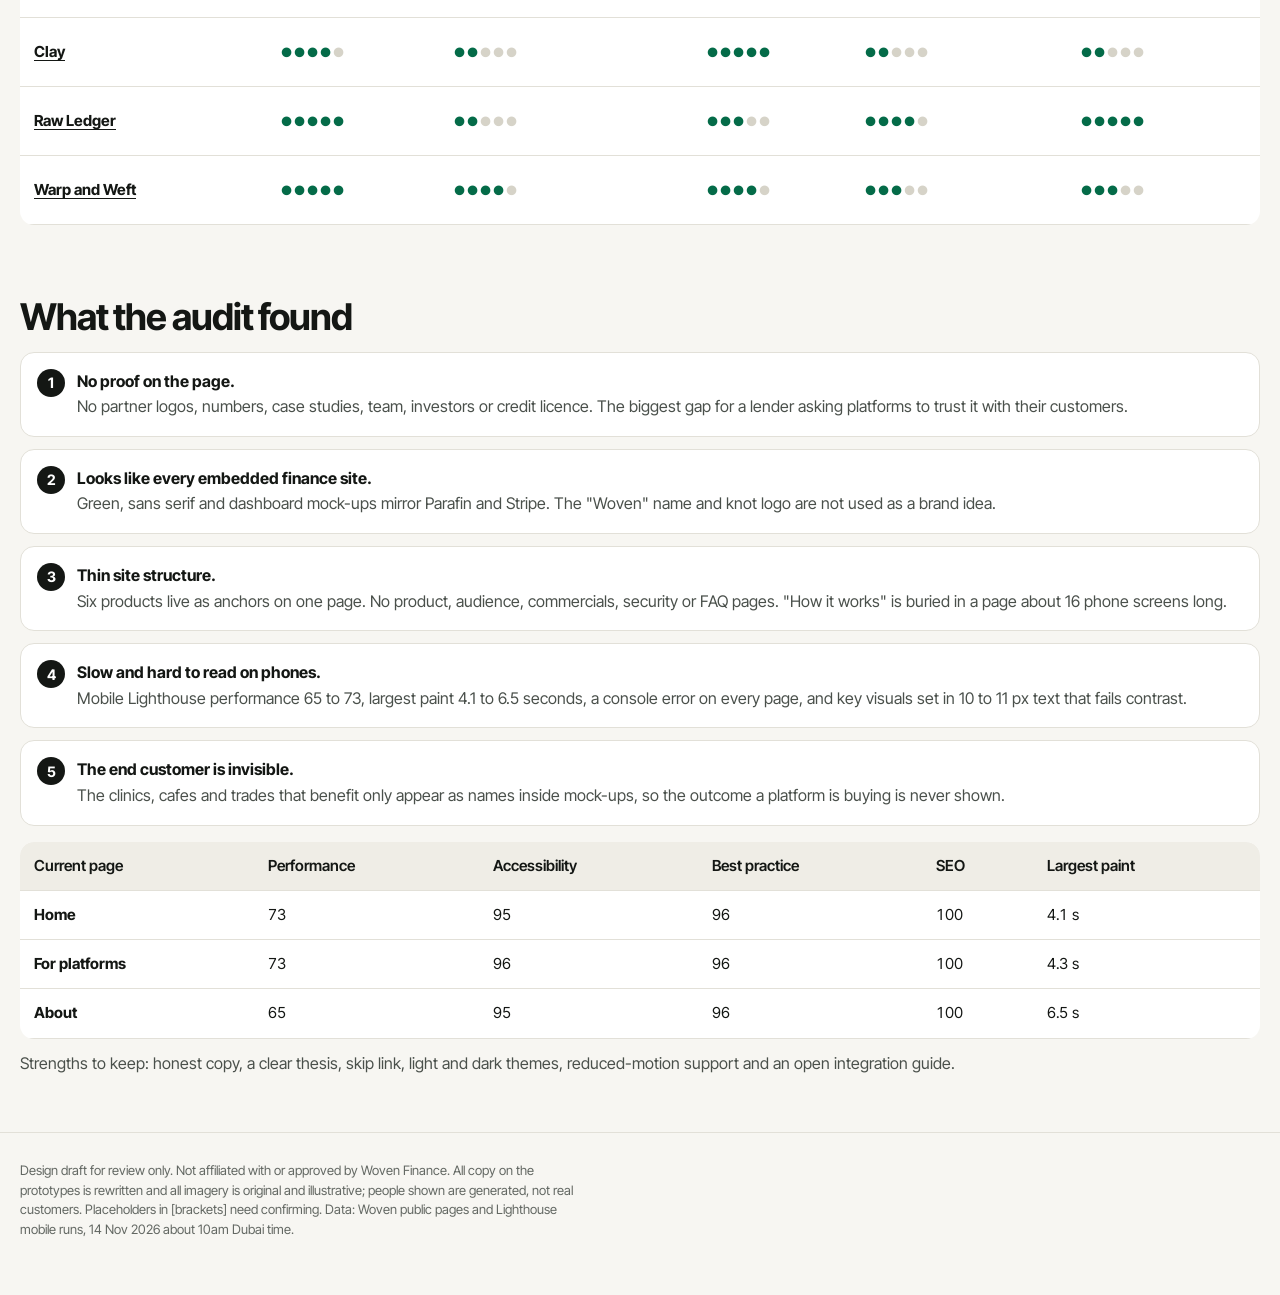
==== commit 2de5a67c: "QA pass: focusable scroll regions, tap targets, thumbnails" ====
--- a/index.html
+++ b/index.html
@@ -33,7 +33,7 @@
 .lh{overflow-x:auto;margin-top:16px}
 table{border-collapse:collapse;width:100%;min-width:560px;background:var(--card);border-radius:14px;overflow:hidden;font-variant-numeric:tabular-nums}
 th,td{padding:12px 14px;text-align:left;border-bottom:1px solid var(--line);font-size:.95rem}
-tbody th a{display:inline-flex;align-items:center;min-height:44px}
+tbody th a{display:inline-flex;align-items:center;min-height:44px;min-width:44px}
 thead th{background:#EFEDE6;font-weight:600}
 .dots{letter-spacing:2px;color:var(--g);font-size:.8rem;white-space:nowrap}.dots .off{color:#D6D3C8}
 .grid{display:grid;gap:20px;margin-top:20px}
